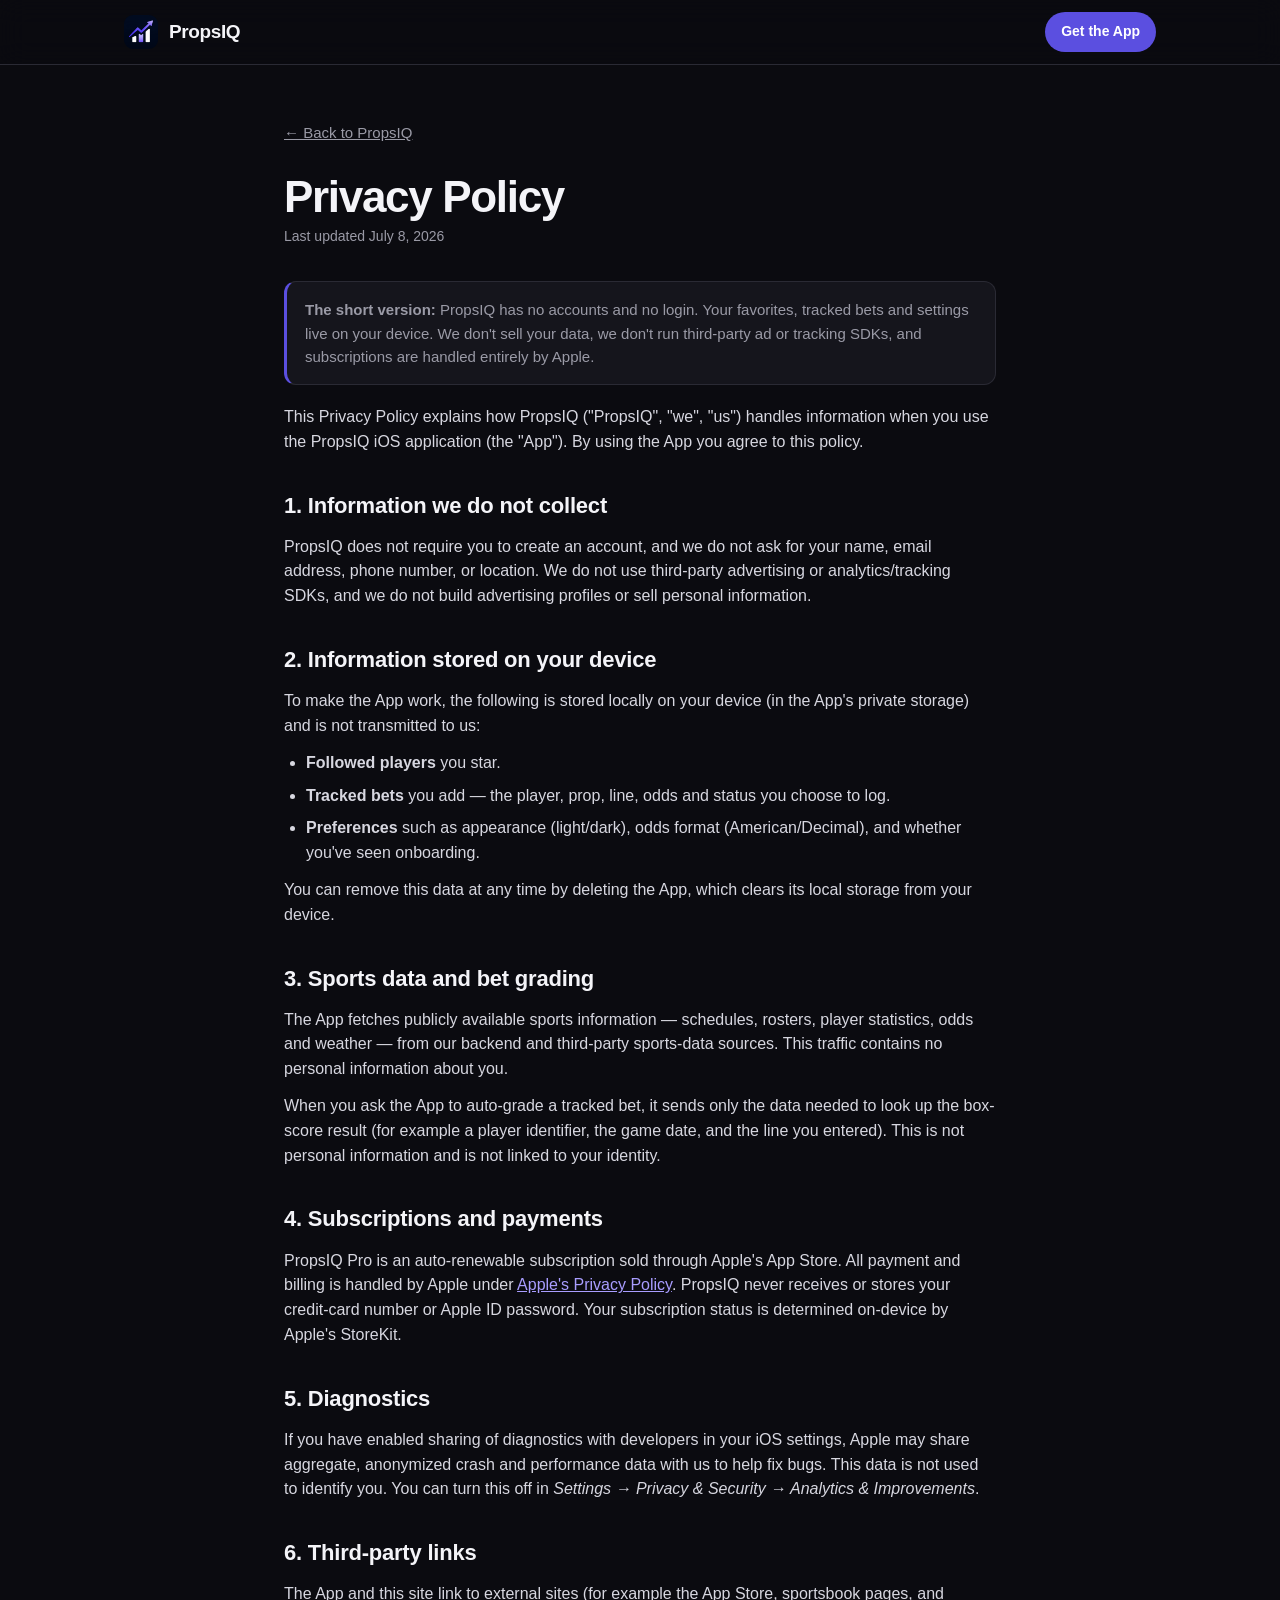
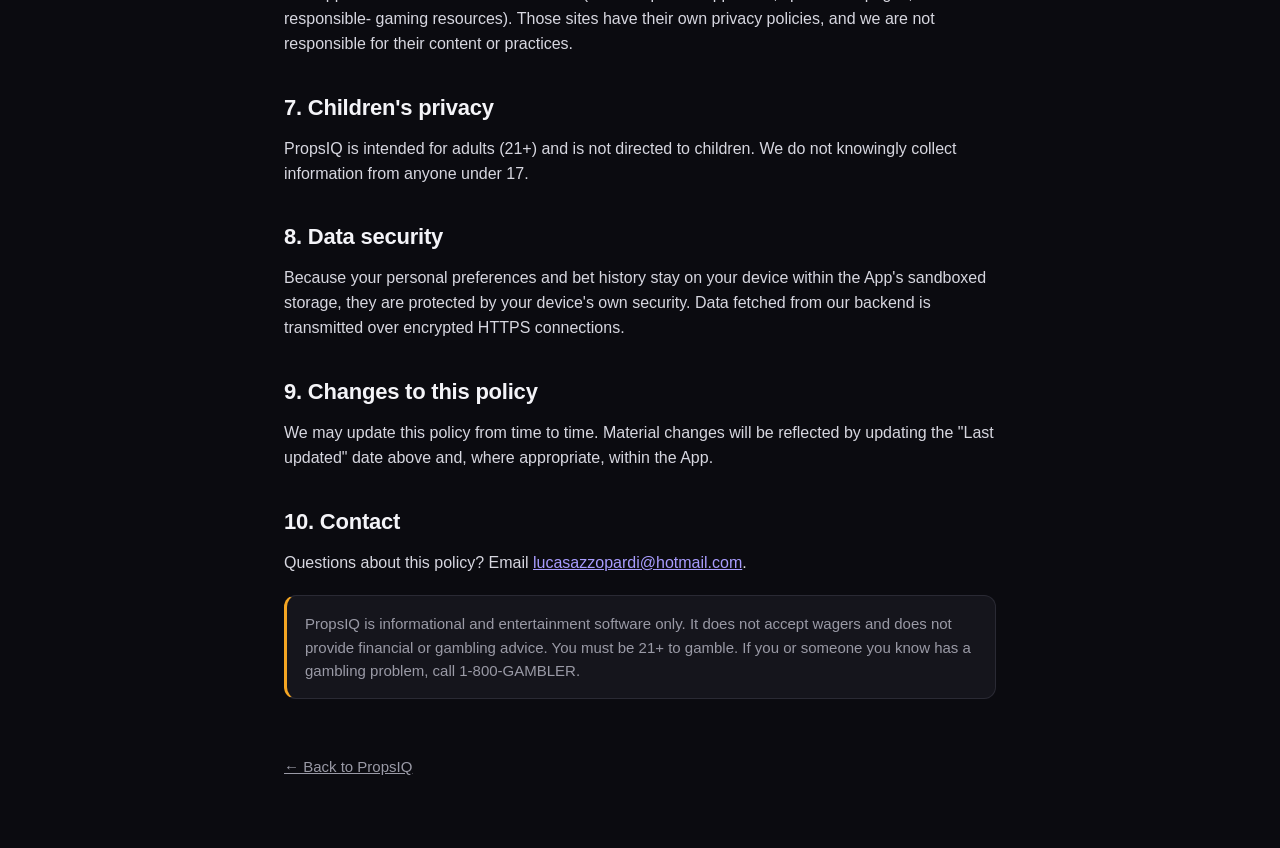
==== privacy.html @ bb0eaea0 "PropsIQ landing page + privacy policy" ====
<!doctype html>
<html lang="en">
<head>
<meta charset="utf-8">
<meta name="viewport" content="width=device-width, initial-scale=1">
<title>Privacy Policy — PropsIQ</title>
<meta name="description" content="How PropsIQ handles your data. Short version: almost everything stays on your device.">
<meta name="theme-color" content="#0B0B10">
<link rel="icon" href="assets/logo-512.png">
<link rel="stylesheet" href="style.css">
</head>
<body>

<nav class="nav">
  <div class="wrap">
    <a class="brand" href="./"><img src="assets/logo.png" alt="PropsIQ logo"> PropsIQ</a>
    <a class="nav-cta" href="https://apps.apple.com/app/id6787764725">Get the App</a>
  </div>
</nav>

<main class="doc">
  <a class="back" href="./">← Back to PropsIQ</a>
  <h1>Privacy Policy</h1>
  <div class="updated">Last updated July 8, 2026</div>

  <div class="callout">
    <strong>The short version:</strong> PropsIQ has no accounts and no login. Your favorites, tracked bets and
    settings live on your device. We don't sell your data, we don't run third-party ad or tracking SDKs, and
    subscriptions are handled entirely by Apple.
  </div>

  <p>This Privacy Policy explains how PropsIQ ("PropsIQ", "we", "us") handles information when you use the PropsIQ
  iOS application (the "App"). By using the App you agree to this policy.</p>

  <h2>1. Information we do not collect</h2>
  <p>PropsIQ does not require you to create an account, and we do not ask for your name, email address, phone
  number, or location. We do not use third-party advertising or analytics/tracking SDKs, and we do not build
  advertising profiles or sell personal information.</p>

  <h2>2. Information stored on your device</h2>
  <p>To make the App work, the following is stored locally on your device (in the App's private storage) and is
  not transmitted to us:</p>
  <ul>
    <li><strong>Followed players</strong> you star.</li>
    <li><strong>Tracked bets</strong> you add — the player, prop, line, odds and status you choose to log.</li>
    <li><strong>Preferences</strong> such as appearance (light/dark), odds format (American/Decimal), and
      whether you've seen onboarding.</li>
  </ul>
  <p>You can remove this data at any time by deleting the App, which clears its local storage from your device.</p>

  <h2>3. Sports data and bet grading</h2>
  <p>The App fetches publicly available sports information — schedules, rosters, player statistics, odds and
  weather — from our backend and third-party sports-data sources. This traffic contains no personal information
  about you.</p>
  <p>When you ask the App to auto-grade a tracked bet, it sends only the data needed to look up the box-score
  result (for example a player identifier, the game date, and the line you entered). This is not personal
  information and is not linked to your identity.</p>

  <h2>4. Subscriptions and payments</h2>
  <p>PropsIQ Pro is an auto-renewable subscription sold through Apple's App Store. All payment and billing is
  handled by Apple under <a href="https://www.apple.com/legal/privacy/">Apple's Privacy Policy</a>. PropsIQ never
  receives or stores your credit-card number or Apple ID password. Your subscription status is determined
  on-device by Apple's StoreKit.</p>

  <h2>5. Diagnostics</h2>
  <p>If you have enabled sharing of diagnostics with developers in your iOS settings, Apple may share aggregate,
  anonymized crash and performance data with us to help fix bugs. This data is not used to identify you. You can
  turn this off in <em>Settings → Privacy &amp; Security → Analytics &amp; Improvements</em>.</p>

  <h2>6. Third-party links</h2>
  <p>The App and this site link to external sites (for example the App Store, sportsbook pages, and responsible-
  gaming resources). Those sites have their own privacy policies, and we are not responsible for their content
  or practices.</p>

  <h2>7. Children's privacy</h2>
  <p>PropsIQ is intended for adults (21+) and is not directed to children. We do not knowingly collect
  information from anyone under 17.</p>

  <h2>8. Data security</h2>
  <p>Because your personal preferences and bet history stay on your device within the App's sandboxed storage,
  they are protected by your device's own security. Data fetched from our backend is transmitted over encrypted
  HTTPS connections.</p>

  <h2>9. Changes to this policy</h2>
  <p>We may update this policy from time to time. Material changes will be reflected by updating the "Last
  updated" date above and, where appropriate, within the App.</p>

  <h2>10. Contact</h2>
  <p>Questions about this policy? Email <a href="mailto:lucasazzopardi@hotmail.com">lucasazzopardi@hotmail.com</a>.</p>

  <div class="callout" style="border-left-color:var(--warning)">
    PropsIQ is informational and entertainment software only. It does not accept wagers and does not provide
    financial or gambling advice. You must be 21+ to gamble. If you or someone you know has a gambling problem,
    call 1-800-GAMBLER.
  </div>

  <a class="back" href="./" style="margin-top:36px">← Back to PropsIQ</a>
</main>

</body>
</html>
---- style.css ----
/* PropsIQ marketing site — palette mirrors the app's Theme.swift. */
:root{
  --brand:#5B4FE0; --brand-deep:#4B3FD0; --brand-soft:#EEECFB;
  --positive:#16B364; --negative:#F04438; --warning:#F5A623; --neutral:#8A8A8F;
  --bg:#0B0B10; --surface:#15151C; --surface-alt:#1E1E27;
  --text:#F4F4F8; --text-2:#9A9AA6; --divider:#2A2A34;
  --radius:18px; --maxw:1080px;
  --font:-apple-system,BlinkMacSystemFont,"SF Pro Text","Segoe UI",Roboto,Helvetica,Arial,sans-serif;
}
*{box-sizing:border-box;margin:0;padding:0}
html{scroll-behavior:smooth}
body{
  background:var(--bg);color:var(--text);font-family:var(--font);
  line-height:1.55;-webkit-font-smoothing:antialiased;overflow-x:hidden;
}
a{color:inherit;text-decoration:none}
img{max-width:100%;display:block}
.wrap{max-width:var(--maxw);margin:0 auto;padding:0 24px}

/* ---- Nav ---- */
.nav{position:sticky;top:0;z-index:50;backdrop-filter:blur(14px);
  background:rgba(11,11,16,.72);border-bottom:1px solid var(--divider)}
.nav .wrap{display:flex;align-items:center;justify-content:space-between;height:64px}
.brand{display:flex;align-items:center;gap:11px;font-weight:800;font-size:19px;letter-spacing:-.02em}
.brand img{width:34px;height:34px;border-radius:9px}
.nav-cta{font-size:14px;font-weight:700;color:#fff;background:var(--brand);
  padding:9px 16px;border-radius:999px;transition:.15s}
.nav-cta:hover{background:var(--brand-deep)}

/* ---- Hero ---- */
.hero{position:relative;padding:84px 0 72px;overflow:hidden}
.hero::before{content:"";position:absolute;inset:-30% 0 auto -10%;height:620px;
  background:radial-gradient(60% 60% at 30% 20%,rgba(91,79,224,.35),transparent 70%);
  filter:blur(20px);z-index:0;pointer-events:none}
.hero .wrap{position:relative;z-index:1;display:grid;grid-template-columns:1.1fr .9fr;
  gap:48px;align-items:center}
.eyebrow{display:inline-flex;align-items:center;gap:8px;font-size:13px;font-weight:700;
  letter-spacing:.02em;color:var(--brand-soft);background:rgba(91,79,224,.14);
  border:1px solid rgba(91,79,224,.4);padding:6px 13px;border-radius:999px;margin-bottom:22px}
.eyebrow .dot{width:7px;height:7px;border-radius:50%;background:var(--positive)}
h1{font-size:clamp(38px,6vw,60px);line-height:1.03;letter-spacing:-.03em;font-weight:800}
h1 .grad{background:linear-gradient(100deg,#8b80ff,var(--brand));-webkit-background-clip:text;
  background-clip:text;color:transparent}
.sub{margin-top:20px;font-size:19px;color:var(--text-2);max-width:520px}
.cta-row{margin-top:32px;display:flex;gap:14px;flex-wrap:wrap;align-items:center}
.btn{display:inline-flex;align-items:center;gap:10px;font-weight:700;font-size:16px;
  padding:14px 22px;border-radius:14px;transition:.15s}
.btn-primary{color:#fff;background:var(--brand)}
.btn-primary:hover{background:var(--brand-deep);transform:translateY(-1px)}
.btn-ghost{color:var(--text);border:1px solid var(--divider);background:var(--surface)}
.btn-ghost:hover{border-color:var(--brand)}
.legal-note{margin-top:18px;font-size:13px;color:var(--neutral)}

/* ---- Phone mock (pure CSS card) ---- */
.mock{position:relative;justify-self:center;width:300px;height:600px;border-radius:44px;
  background:linear-gradient(180deg,#141626,#090A13);border:1px solid var(--divider);
  box-shadow:0 40px 90px -30px rgba(0,0,0,.8),0 0 0 8px #050509;padding:20px 16px;overflow:hidden}
.mock::after{content:"";position:absolute;top:16px;left:50%;transform:translateX(-50%);
  width:96px;height:26px;background:#050509;border-radius:14px}
.mock .m-logo{width:40px;height:40px;border-radius:11px;margin:8px auto 18px}
.card{background:var(--surface);border:1px solid var(--divider);border-radius:16px;padding:14px;margin-bottom:12px}
.pc-head{display:flex;justify-content:space-between;align-items:flex-start}
.pc-name{font-weight:800;font-size:17px}
.pc-sub{font-size:12px;color:var(--text-2);margin-top:2px}
.pc-line{font-size:13px;margin-top:6px}.pc-line b{color:var(--positive)}
.ring{width:52px;height:52px;border-radius:50%;display:grid;place-items:center;
  background:conic-gradient(var(--positive) 302deg,rgba(255,255,255,.08) 0);position:relative}
.ring::before{content:"";position:absolute;inset:5px;border-radius:50%;background:var(--surface)}
.ring span{position:relative;font-weight:800;font-size:18px;color:var(--positive)}
.metrics{display:flex;justify-content:space-between;margin-top:12px;padding-top:12px;border-top:1px solid var(--divider)}
.metric{text-align:center;flex:1}
.metric .v{font-weight:800;font-size:15px}
.metric .l{font-size:10px;color:var(--text-2);letter-spacing:.04em;margin-top:2px}
.g-green{color:var(--positive)}.g-amber{color:var(--warning)}.g-red{color:var(--negative)}
.bars{display:flex;align-items:flex-end;gap:6px;height:78px;margin-top:6px}
.bars i{flex:1;background:var(--positive);border-radius:4px;opacity:.9}
.bars i.miss{background:rgba(255,255,255,.14)}

/* ---- Section ---- */
section{padding:72px 0}
.section-head{text-align:center;max-width:640px;margin:0 auto 46px}
.section-head h2{font-size:clamp(28px,4vw,40px);letter-spacing:-.02em;font-weight:800}
.section-head p{margin-top:14px;color:var(--text-2);font-size:18px}
.kicker{font-size:13px;font-weight:800;letter-spacing:.08em;text-transform:uppercase;color:var(--brand);margin-bottom:12px}

/* ---- Features grid ---- */
.grid{display:grid;grid-template-columns:repeat(3,1fr);gap:18px}
.feature{background:var(--surface);border:1px solid var(--divider);border-radius:var(--radius);
  padding:26px;transition:.18s}
.feature:hover{border-color:rgba(91,79,224,.6);transform:translateY(-3px)}
.feature .ic{width:46px;height:46px;border-radius:12px;display:grid;place-items:center;
  background:rgba(91,79,224,.16);margin-bottom:16px;font-size:22px}
.feature h3{font-size:18px;font-weight:700;letter-spacing:-.01em}
.feature p{margin-top:8px;color:var(--text-2);font-size:15px}

/* ---- Stat strip ---- */
.stats{display:grid;grid-template-columns:repeat(4,1fr);gap:18px;text-align:center}
.stat .n{font-size:clamp(30px,4vw,44px);font-weight:800;letter-spacing:-.02em;
  background:linear-gradient(100deg,#8b80ff,var(--brand));-webkit-background-clip:text;background-clip:text;color:transparent}
.stat .c{color:var(--text-2);font-size:14px;margin-top:4px}

/* ---- CTA band ---- */
.band{background:linear-gradient(120deg,var(--brand),var(--brand-deep));
  border-radius:26px;padding:52px 40px;text-align:center;position:relative;overflow:hidden}
.band h2{color:#fff;font-size:clamp(26px,4vw,38px);letter-spacing:-.02em;font-weight:800}
.band p{color:rgba(255,255,255,.85);margin-top:12px;font-size:18px}
.band .btn-primary{background:#fff;color:var(--brand-deep);margin-top:26px}
.band .btn-primary:hover{background:#f0f0ff}

/* ---- Footer ---- */
footer{border-top:1px solid var(--divider);padding:48px 0 60px;margin-top:40px}
.foot{display:flex;justify-content:space-between;gap:24px;flex-wrap:wrap;align-items:flex-start}
.foot .brand{font-size:17px}
.foot-links{display:flex;gap:26px;flex-wrap:wrap}
.foot-links a{color:var(--text-2);font-size:15px}.foot-links a:hover{color:var(--text)}
.disclaimer{margin-top:28px;color:var(--neutral);font-size:13px;max-width:720px}

/* ---- Legal / doc page ---- */
.doc{max-width:760px;margin:0 auto;padding:56px 24px 40px}
.doc h1{font-size:clamp(30px,5vw,44px);margin-bottom:6px}
.doc .updated{color:var(--text-2);font-size:14px;margin-bottom:34px}
.doc h2{font-size:22px;margin:34px 0 12px;letter-spacing:-.01em}
.doc p,.doc li{color:#d7d7e0;font-size:16px;margin-bottom:12px}
.doc ul{padding-left:22px;margin-bottom:12px}
.doc li{margin-bottom:8px}
.doc a{color:#a99dff;text-decoration:underline}
.doc .back{display:inline-flex;align-items:center;gap:8px;color:var(--text-2);font-size:15px;margin-bottom:30px}
.doc .back:hover{color:var(--text)}
.doc .callout{background:var(--surface);border:1px solid var(--divider);border-left:3px solid var(--brand);
  border-radius:12px;padding:16px 18px;margin:20px 0;color:var(--text-2);font-size:15px}

@media(max-width:860px){
  .hero .wrap{grid-template-columns:1fr;gap:40px}
  .hero{padding:56px 0 48px}
  .mock{order:-1;transform:scale(.92)}
  .grid{grid-template-columns:1fr}
  .stats{grid-template-columns:repeat(2,1fr);gap:28px}
}
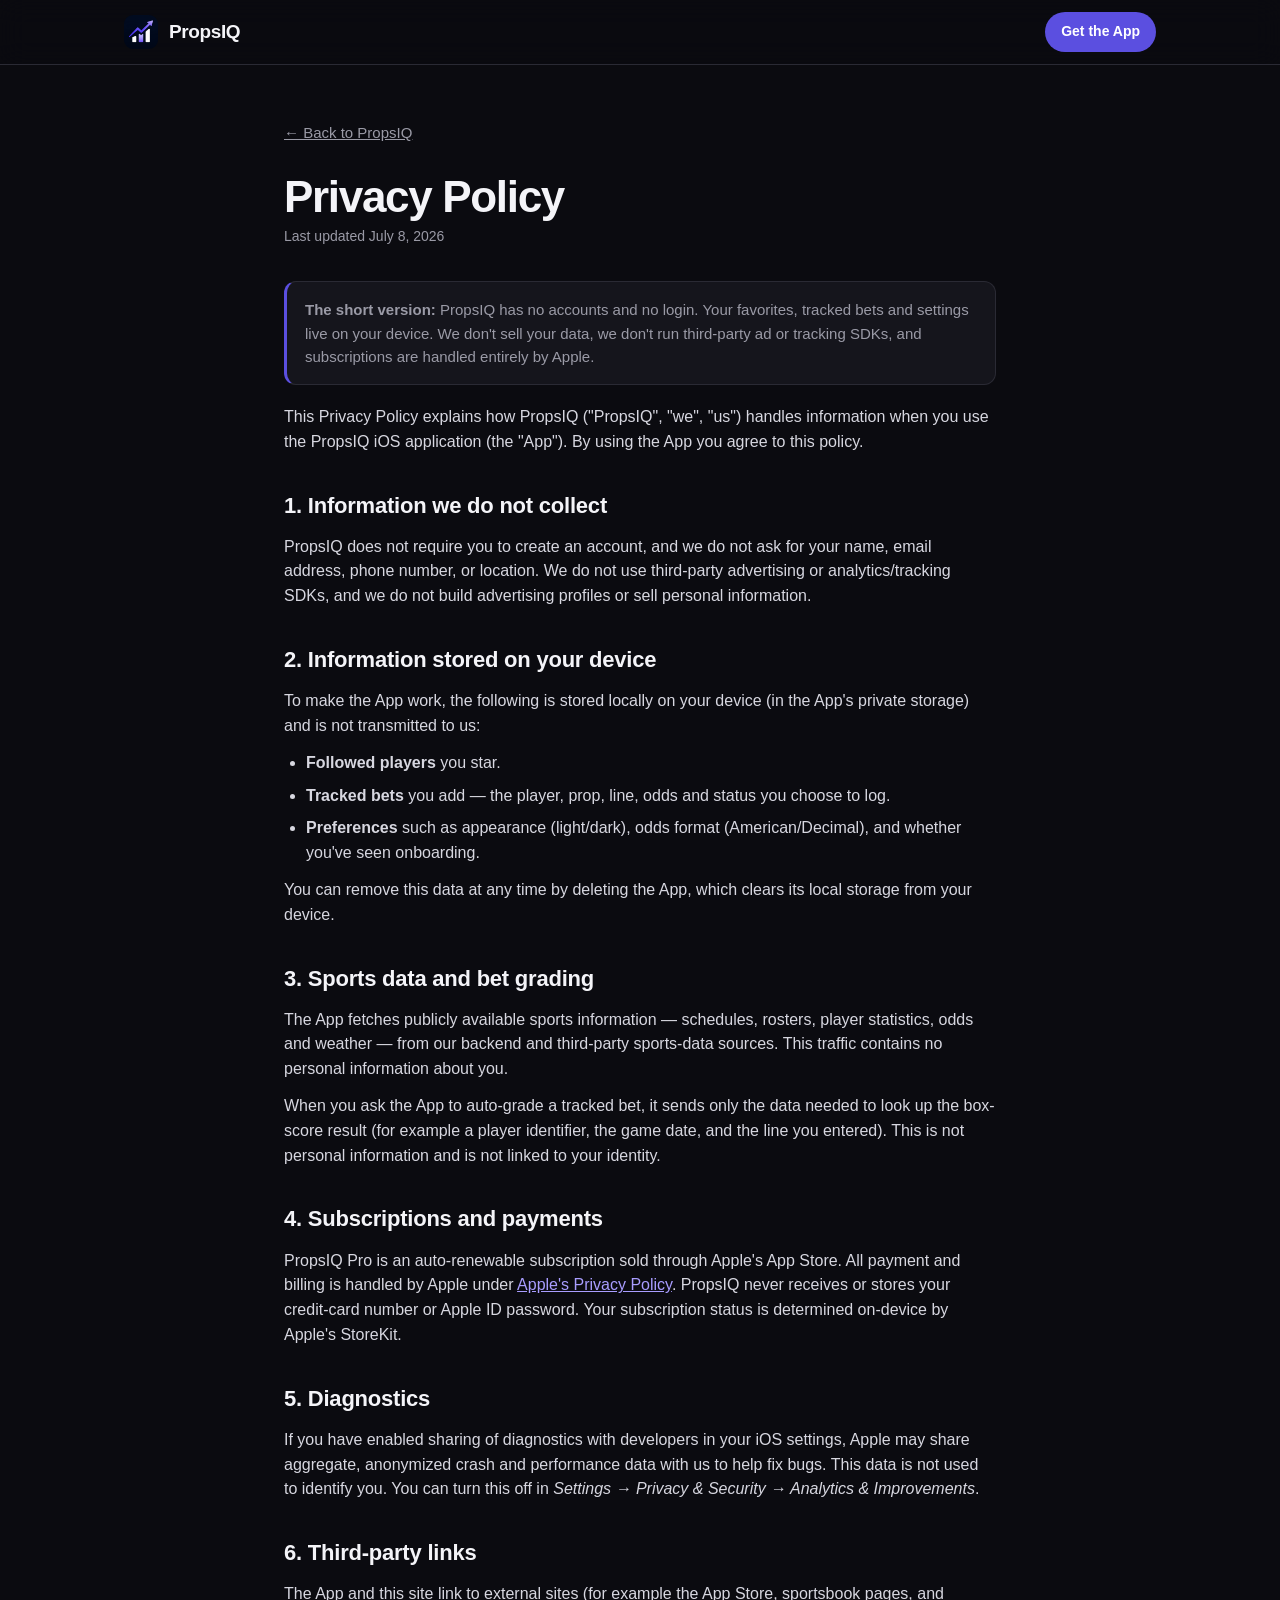
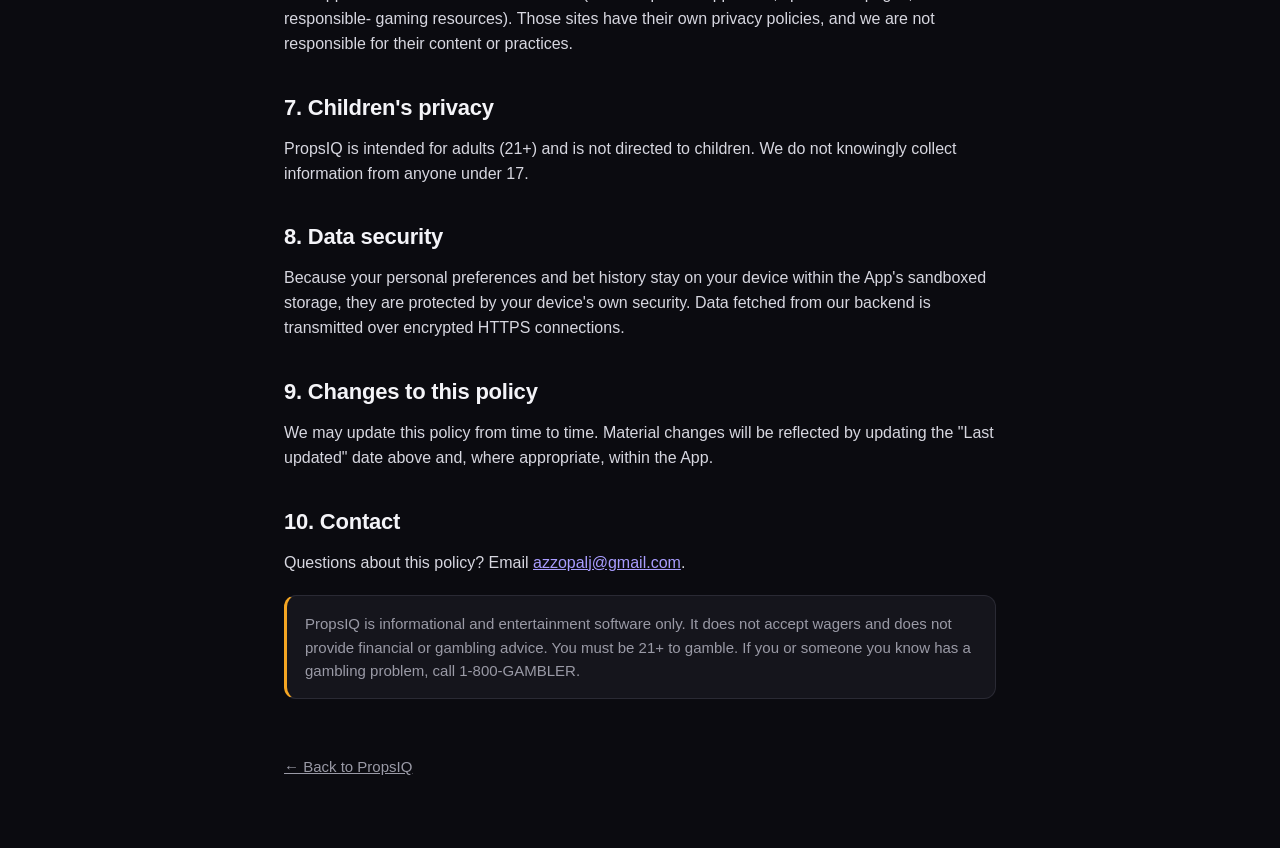
==== commit f5279411: "Update privacy contact email" ====
--- a/privacy.html
+++ b/privacy.html
@@ -86,7 +86,7 @@
   updated" date above and, where appropriate, within the App.</p>
 
   <h2>10. Contact</h2>
-  <p>Questions about this policy? Email <a href="mailto:lucasazzopardi@hotmail.com">lucasazzopardi@hotmail.com</a>.</p>
+  <p>Questions about this policy? Email <a href="mailto:azzopalj@gmail.com">azzopalj@gmail.com</a>.</p>
 
   <div class="callout" style="border-left-color:var(--warning)">
     PropsIQ is informational and entertainment software only. It does not accept wagers and does not provide
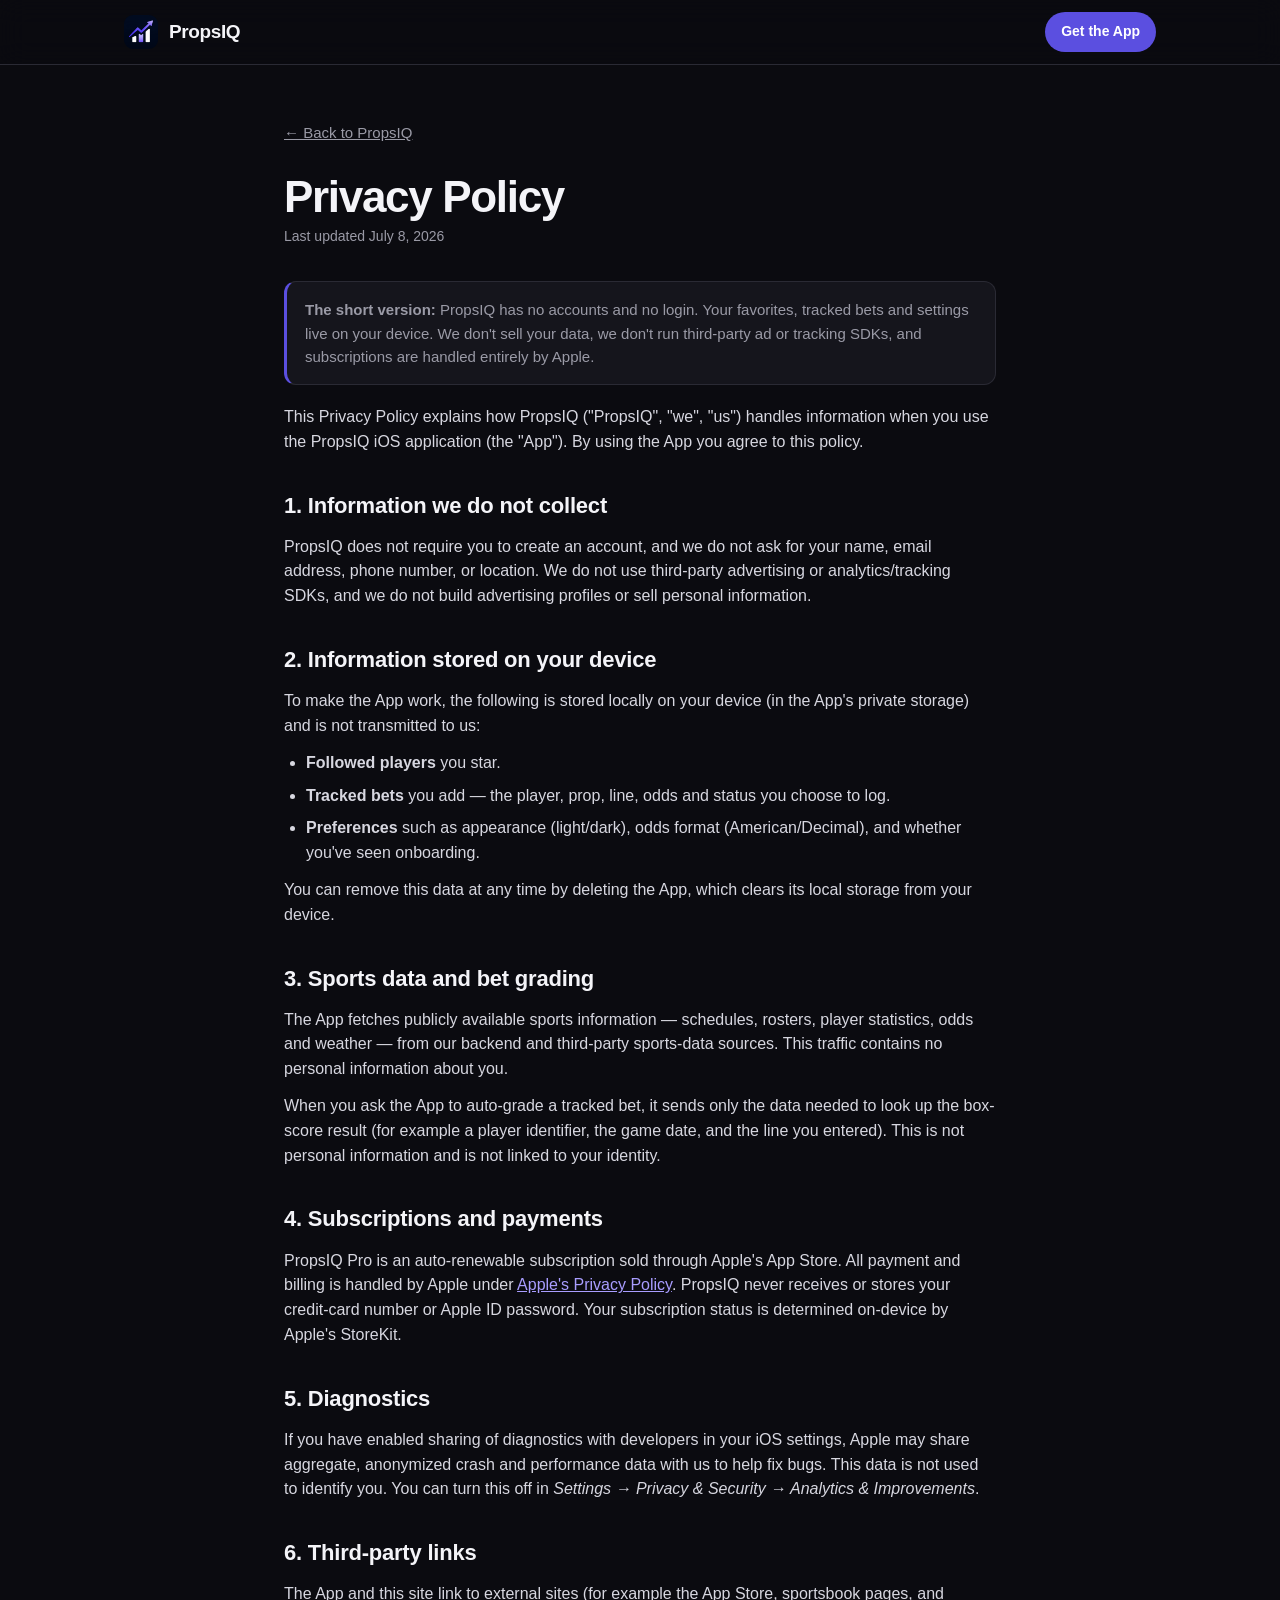
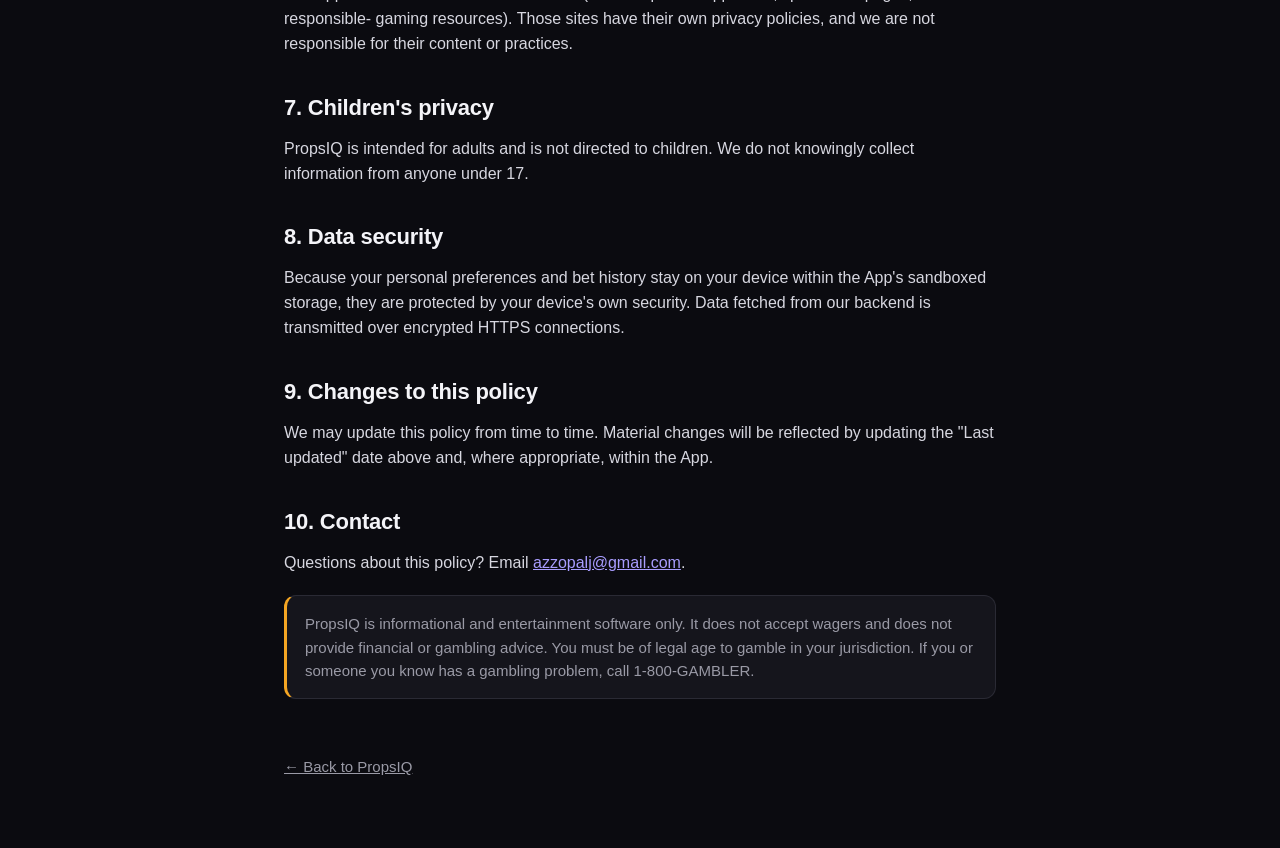
==== commit 1e37eb36: "Make age + affiliation copy jurisdiction-neutral The app ships in multiple jurisdictions where the l" ====
--- a/privacy.html
+++ b/privacy.html
@@ -73,7 +73,7 @@
   or practices.</p>
 
   <h2>7. Children's privacy</h2>
-  <p>PropsIQ is intended for adults (21+) and is not directed to children. We do not knowingly collect
+  <p>PropsIQ is intended for adults and is not directed to children. We do not knowingly collect
   information from anyone under 17.</p>
 
   <h2>8. Data security</h2>
@@ -90,7 +90,7 @@
 
   <div class="callout" style="border-left-color:var(--warning)">
     PropsIQ is informational and entertainment software only. It does not accept wagers and does not provide
-    financial or gambling advice. You must be 21+ to gamble. If you or someone you know has a gambling problem,
+    financial or gambling advice. You must be of legal age to gamble in your jurisdiction. If you or someone you know has a gambling problem,
     call 1-800-GAMBLER.
   </div>
 
